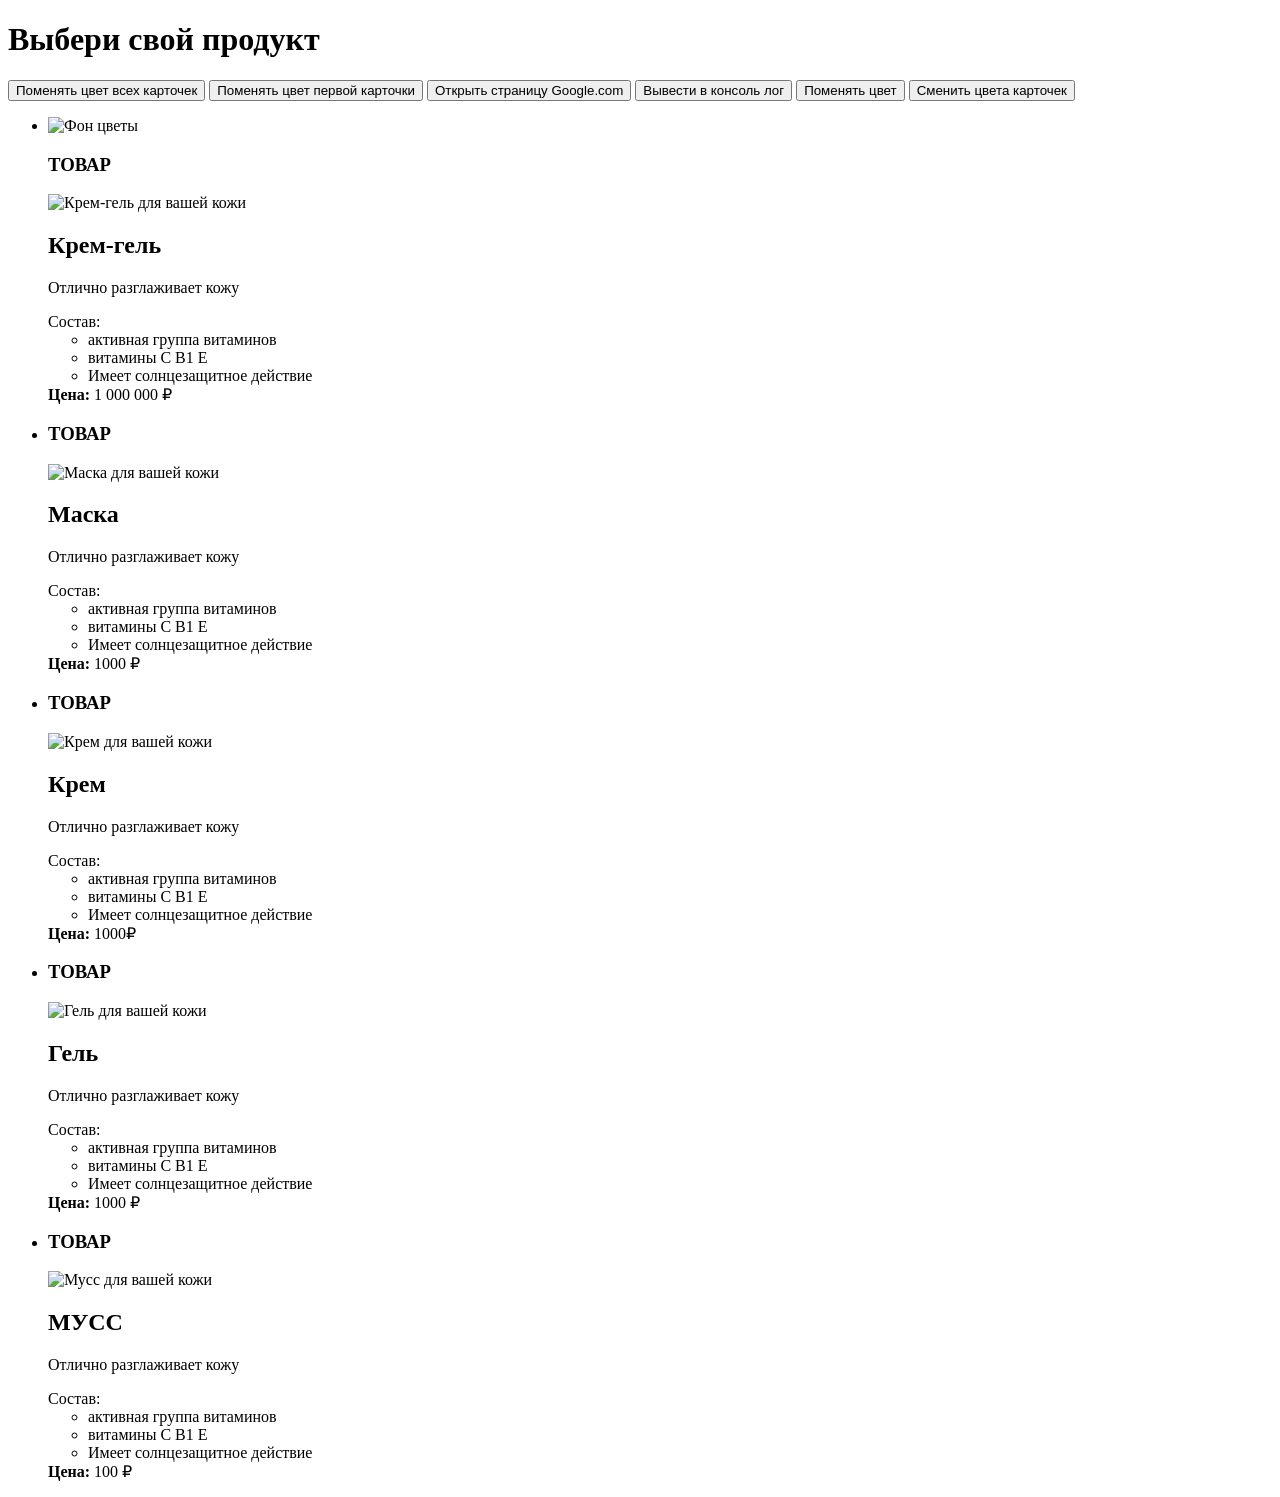
==== index.html @ 7be0f1a0 "created a function" ====
<!doctype html>
<html lang="ru">
  <head>
    <meta charset="UTF-8" />
    <meta name="viewport" content="width=device-width, initial-scale=1.0" />
    <title>Card Maket</title>
    <link rel="stylesheet" href="style.css" />
    <link rel="preconnect" href="https://fonts.googleapis.com" />
    <link rel="preconnect" href="https://fonts.gstatic.com" crossorigin />
    <link
      href="https://fonts.googleapis.com/css2?family=Montserrat:ital,wght@0,100..900;1,100..900&display=swap"
      rel="stylesheet"
    />
  </head>
  <body>
    <div class="card-background"></div>

    <h1 class="product-title">Выбери свой продукт</h1>

    <div class="controls">
      <button id="change-all-card-color-button">
        Поменять цвет всех карточек
      </button>
      <button id="change-color-first-card-btn">
        Поменять цвет первой карточки
      </button>
      <button id="open-google-btn">Открыть страницу Google.com</button>
      <button id="output-log-btn">Вывести в консоль лог</button>
      <button id="change-color-red-btn" class="change-color-red">
        Поменять цвет
      </button>
      <button id="change-color-card-button">Сменить цвета карточек</button>
    </div>

    <div class="container">
      <ul class="card-list">
        <li class="card-container">
          <article>
            <div class="bg-flowers">
              <img src="maket1-mys/bg 1.png" alt="Фон цветы" />
            </div>
            <h3>ТОВАР</h3>

            <img src="img-cards/card-1.png" alt="Крем-гель" />
            <span>для вашей кожи</span>
            <h2>Крем-гель</h2>
            <p>Отлично разглаживает кожу</p>
            <span>Состав:</span>
            <ul class="composition-list">
              <li class="product-compount1">активная группа витаминов</li>
              <li class="product-compount2">витамины С В1 Е</li>
              <li class="product-compount3">Имеет солнцезащитное действие</li>
            </ul>
            <div class="price-block">
              <b>Цена:</b>
              <span>1 000 000 <span>&#8381;</span></span>
            </div>
          </article>
        </li>

        <li class="card-container">
          <article>
            <h3>ТОВАР</h3>
            <img src="img-cards/card-2.png" alt="Маска" />
            <span>для вашей кожи</span>
            <h2>Маска</h2>
            <p>Отлично разглаживает кожу</p>
            <span>Состав:</span>
            <ul>
              <li class="product-compount1">активная группа витаминов</li>
              <li class="product-compount2">витамины С В1 Е</li>
              <li class="product-compount3">Имеет солнцезащитное действие</li>
            </ul>
            <div class="price-block">
              <b>Цена:</b>
              <span>1000 <span>&#8381;</span></span>
            </div>
          </article>
        </li>

        <li class="card-container">
          <article>
            <h3>ТОВАР</h3>
            <img src="img-cards/card-3.png" alt="Крем" />
            <span>для вашей кожи</span>
            <h2>Крем</h2>
            <p>Отлично разглаживает кожу</p>
            <span>Состав:</span>
            <ul>
              <li class="product-compount1">активная группа витаминов</li>
              <li class="product-compount2">витамины С В1 Е</li>
              <li class="product-compount3">Имеет солнцезащитное действие</li>
            </ul>
            <div class="price-block">
              <b>Цена:</b>
              <span>1000<span>&#8381;</span></span>
            </div>
          </article>
        </li>

        <li class="card-container">
          <article>
            <h3>ТОВАР</h3>
            <img src="img-cards/card-4.png" alt="Гель" />
            <span>для вашей кожи</span>
            <h2>Гель</h2>
            <p>Отлично разглаживает кожу</p>
            <span>Состав:</span>
            <ul>
              <li class="product-compount1">активная группа витаминов</li>
              <li class="product-compount2">витамины С В1 Е</li>
              <li class="product-compount3">Имеет солнцезащитное действие</li>
            </ul>
            <div class="price-block">
              <b>Цена:</b>
              <span>1000 <span>&#8381;</span></span>
            </div>
          </article>
        </li>

        <li class="card-container">
          <article>
            <h3>ТОВАР</h3>
            <img src="img-cards/card-5.png" alt="Мусс" />
            <span>для вашей кожи</span>
            <h2>МУСС</h2>
            <p>Отлично разглаживает кожу</p>
            <span>Состав:</span>
            <ul>
              <li class="product-compount1">активная группа витаминов</li>
              <li class="product-compount2">витамины С В1 Е</li>
              <li class="product-compount3">Имеет солнцезащитное действие</li>
            </ul>
            <div class="price-block">
              <b>Цена:</b>
              <span>100 <span>&#8381;</span></span>
            </div>
          </article>
        </li>
      </ul>
    </div>
    <script src="script.js"></script>
  </body>
</html>
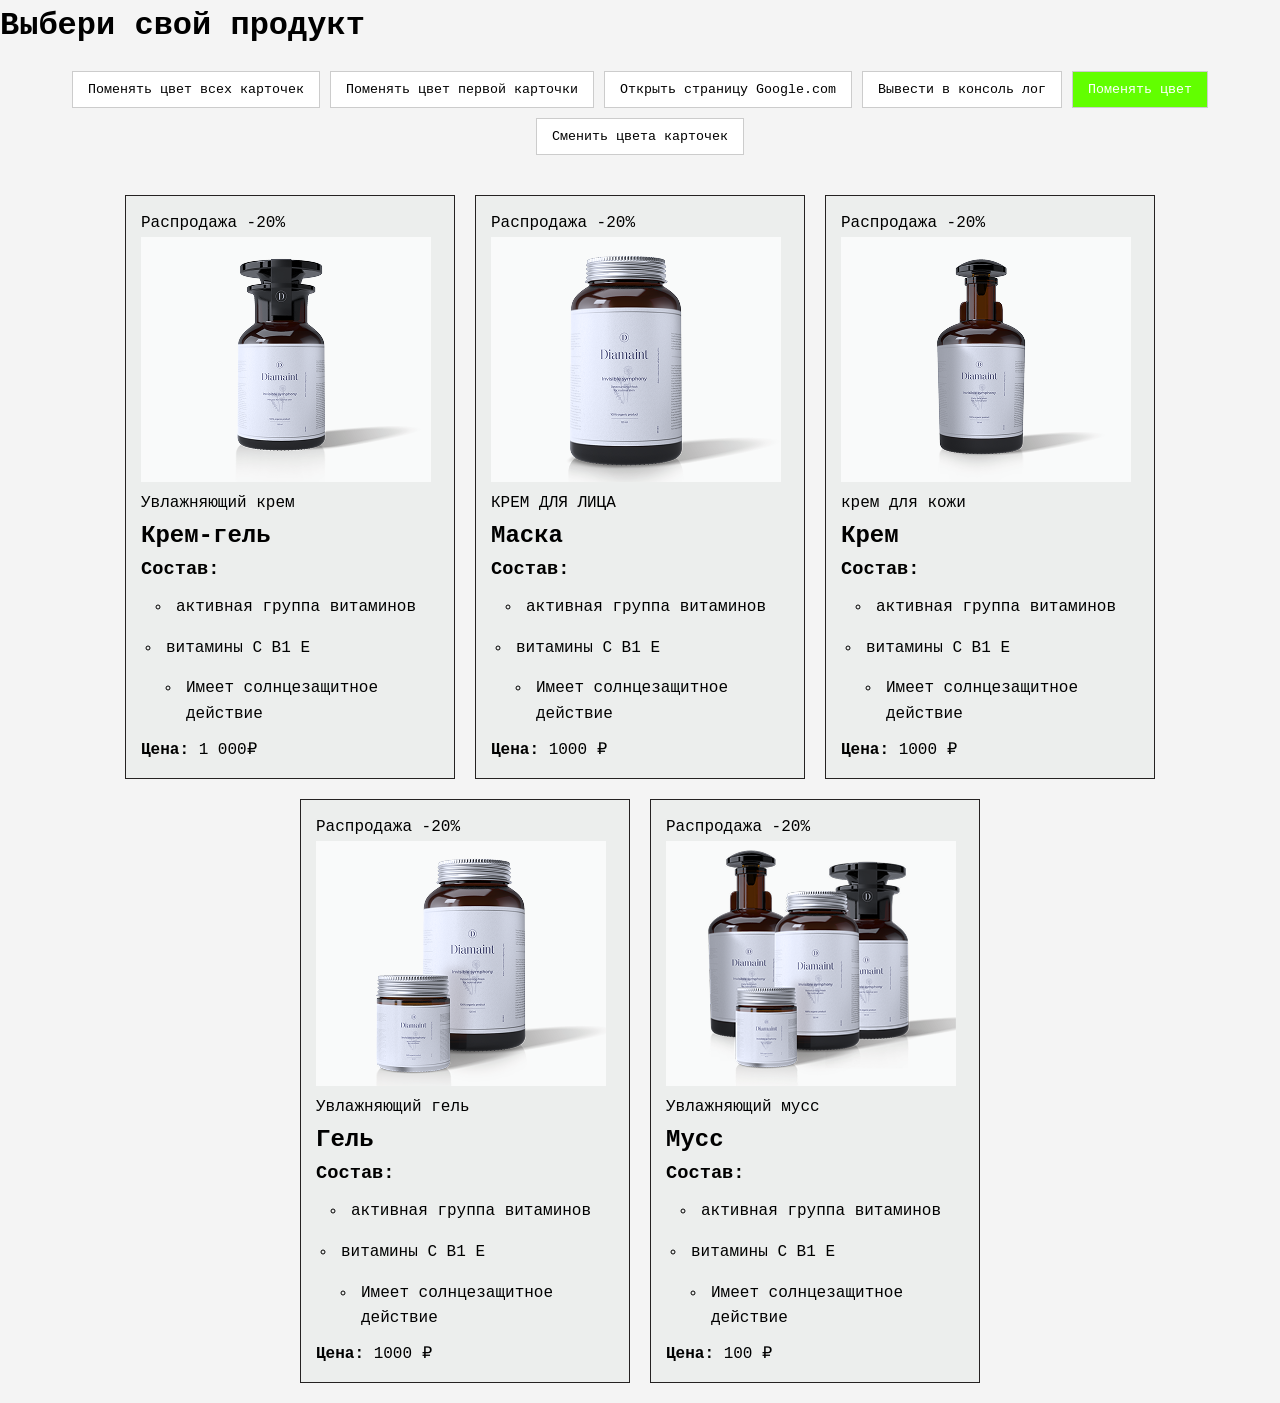
==== commit 39c16d9c: "created a function" ====
--- a/index.html
+++ b/index.html
@@ -1,6 +1,4 @@
-
-
-<!doctype html>
+<!DOCTYPE html>
 <html lang="ru">
   <head>
     <meta charset="UTF-8" />
@@ -20,20 +18,14 @@
     <h1 class="product-title">Выбери свой продукт</h1>
 
     <div class="controls">
-      <button id="change-all-card-color-button">
-        Поменять цвет всех карточек
-      </button>
-      <button id="change-color-first-card-btn">
-        Поменять цвет первой карточки
-      </button>
+      <button id="change-all-card-color-button">Поменять цвет всех карточек</button>
+      <button id="change-color-first-card-btn">Поменять цвет первой карточки</button>
       <button id="open-google-btn">Открыть страницу Google.com</button>
       <button id="output-log-btn">Вывести в консоль лог</button>
-      <button id="change-color-red-btn" class="change-color-red">
-        Поменять цвет
-      </button>
+      <button id="change-color-red-btn" class="change-color-red">Поменять цвет</button>
       <button id="change-color-card-button">Сменить цвета карточек</button>
     </div>
-
+  
     <div class="container">
       <ul class="card-list">
         <li class="card-container">
@@ -41,13 +33,13 @@
             <div class="bg-flowers">
               <img src="maket1-mys/bg 1.png" alt="Фон цветы" />
             </div>
-            <h3>ТОВАР</h3>
+            <p class="category-label">Распродажа -20%</p>
 
-            <img src="img-cards/card-1.png" alt="Крем-гель" />
-            <span>для вашей кожи</span>
+            <img src="img-cards/card-1.png" alt="Крем-гель" loading="lazy" />
+            <span class="product-subtitle">Увлажняющий крем</span>
             <h2>Крем-гель</h2>
-            <p>Отлично разглаживает кожу</p>
-            <span>Состав:</span>
+            
+            <h3 class="composition-title">Состав:</h3>
             <ul class="composition-list">
               <li class="product-compount1">активная группа витаминов</li>
               <li class="product-compount2">витамины С В1 Е</li>
@@ -55,19 +47,18 @@
             </ul>
             <div class="price-block">
               <b>Цена:</b>
-              <span>1 000 000 <span>&#8381;</span></span>
+              <span>1 000<span>&#8381;</span></span>
             </div>
           </article>
         </li>
-
+        
         <li class="card-container">
           <article>
-            <h3>ТОВАР</h3>
-            <img src="img-cards/card-2.png" alt="Маска" />
-            <span>для вашей кожи</span>
+            <p class="category-label">Распродажа -20%</p>
+            <img src="img-cards/card-2.png" alt="Маска" loading="lazy" />
+            <span class="product-subtitle">КРЕМ ДЛЯ ЛИЦА</span>
             <h2>Маска</h2>
-            <p>Отлично разглаживает кожу</p>
-            <span>Состав:</span>
+            <h3 class="composition-title">Состав:</h3>
             <ul>
               <li class="product-compount1">активная группа витаминов</li>
               <li class="product-compount2">витамины С В1 Е</li>
@@ -82,32 +73,11 @@
 
         <li class="card-container">
           <article>
-            <h3>ТОВАР</h3>
-            <img src="img-cards/card-3.png" alt="Крем" />
-            <span>для вашей кожи</span>
+            <p class="category-label">Распродажа -20%</p>
+            <img src="img-cards/card-3.png" alt="Крем" loading="lazy" />
+            <span class="product-subtitle">крем для кожи</span>
             <h2>Крем</h2>
-            <p>Отлично разглаживает кожу</p>
-            <span>Состав:</span>
-            <ul>
-              <li class="product-compount1">активная группа витаминов</li>
-              <li class="product-compount2">витамины С В1 Е</li>
-              <li class="product-compount3">Имеет солнцезащитное действие</li>
-            </ul>
-            <div class="price-block">
-              <b>Цена:</b>
-              <span>1000<span>&#8381;</span></span>
-            </div>
-          </article>
-        </li>
-
-        <li class="card-container">
-          <article>
-            <h3>ТОВАР</h3>
-            <img src="img-cards/card-4.png" alt="Гель" />
-            <span>для вашей кожи</span>
-            <h2>Гель</h2>
-            <p>Отлично разглаживает кожу</p>
-            <span>Состав:</span>
+            <h3 class="composition-title">Состав:</h3>
             <ul>
               <li class="product-compount1">активная группа витаминов</li>
               <li class="product-compount2">витамины С В1 Е</li>
@@ -122,12 +92,30 @@
 
         <li class="card-container">
           <article>
-            <h3>ТОВАР</h3>
-            <img src="img-cards/card-5.png" alt="Мусс" />
-            <span>для вашей кожи</span>
-            <h2>МУСС</h2>
-            <p>Отлично разглаживает кожу</p>
-            <span>Состав:</span>
+            <p class="category-label">Распродажа -20%</p>
+            <img src="img-cards/card-4.png" alt="Гель" loading="lazy" />
+            <span class="product-subtitle">Увлажняющий гель</span>
+            <h2>Гель</h2>
+            <h3 class="composition-title">Состав:</h3>
+            <ul>
+              <li class="product-compount1">активная группа витаминов</li>
+              <li class="product-compount2">витамины С В1 Е</li>
+              <li class="product-compount3">Имеет солнцезащитное действие</li>
+            </ul>
+            <div class="price-block">
+              <b>Цена:</b>
+              <span>1000 <span>&#8381;</span></span>
+            </div>
+          </article>
+        </li>
+
+        <li class="card-container">
+          <article>
+            <p class="category-label">Распродажа -20%</p>
+            <img src="img-cards/card-5.png" alt="Мусс" loading="lazy" />
+            <span class="product-subtitle">Увлажняющий мусс</span>
+            <h2>Мусс</h2>
+            <h3 class="composition-title">Состав:</h3>
             <ul>
               <li class="product-compount1">активная группа витаминов</li>
               <li class="product-compount2">витамины С В1 Е</li>
@@ -141,6 +129,6 @@
         </li>
       </ul>
     </div>
-    <script src="script.js"></script>
+    <script type="module" src="homework-8.js"></script>
   </body>
-</html>
+</html>
--- a/style.css
+++ b/style.css
@@ -0,0 +1,285 @@
+.card-list {
+    display: flex;
+    flex-wrap: wrap;
+    list-style: none; 
+    justify-content: center;
+    gap: 20px;
+}
+
+.card-container2 { 
+    background-size:10px;
+.card-container {
+    width: 330px;
+    margin: 20px;
+    background-color: rgb(238, 236, 236);
+    border: 1px solid #252222; 
+  }
+  
+  .product-compount1{
+    margin: 5px;
+    padding: 5px;
+    margin-left: 30px;
+  }
+    background-color: rgb(236, 238, 237);
+    border: 1px solid #252222;
+    padding: 15px;
+    padding-left:15px; 
+    position: relative; 
+}
+
+  .product-compount2{
+    margin: 5px;
+    padding: 5px;
+    margin-left: 20px;
+  }
+.product-compount1 { margin: 2px 2px 2px 10px; }
+.product-compount2 { margin: 2px 2px 2px 10px; }
+.product-compount3 { margin: 2px 2px 2px 20px; }
+
+.bg-flowers {
+    position: absolute;
+    width: 100px;
+    height: 100px;
+    z-index: -1; 
+    background-image: url('maket1-mys/bg 1.png');
+    background-size: cover;
+    background-repeat: no-repeat;
+    opacity: 0.5; 
+}
+
+  .product-compount3{
+    margin: 5px;
+    padding: 5px;
+    margin-left: 40px;
+  }
+
+.card-background {
+    background-image: url("images/background_dandelion.png");
+    width: 100%;
+    height: 100%;
+    background-repeat: no-repeat;
+    position: fixed; 
+    top: 0;
+    left: 0;
+    z-index: -2;
+    background-size: cover;
+}
+
+ .montserrat-uniquifier {
+  font-family: "Montserrat", sans-serif;
+  font-optical-sizing: auto;
+} 
+
+.controls {
+    display: flex;
+    flex-wrap: wrap;
+    justify-content: center;
+    gap: 5px;
+    margin: 5px 0;
+}
+
+button {
+    padding: 5px 5px;
+    cursor: pointer;
+    border: 1px solid #ccc;
+    background: white;
+}
+
+.card-container3 { 
+    background-size:10px;
+    width: 330px;
+    margin: 20px;
+    background-color: rgb(238, 236, 236);
+    border: 1px solid #252222; 
+  }
+  
+  .product-compount1{
+    margin: 5px;
+    padding: 5px;
+    margin-left: 30px;
+ }
+.change-color-red {
+    background-color: rgb(98, 255, 0); 
+    color: #ffffff;
+}
+
+  .product-compount2{
+    margin: 5px;
+    padding: 5px;
+    margin-left: 20px;
+ }
+.change-color-green {
+    background-color: green;
+    color: white;
+}
+
+  .product-compount3{
+    margin: 5px;
+    padding: 5px;
+    margin-left: 40px;
+ }
+
+ .montserrat-uniquifier {
+  font-family: "Montserrat", sans-serif;
+  font-optical-sizing: auto;
+
+} 
+
+.card-container4 { 
+    background-size:10px;
+    width: 330px;
+    margin: 20px;
+    background-color: rgb(238, 236, 236);
+    border: 1px solid #252222; 
+  }
+  .product-compount1{
+    margin: 5px;
+    padding: 5px;
+    margin-left: 30px;
+  }
+
+  .product-compount2{
+    margin: 5px;
+    padding: 5px;
+    margin-left: 20px;
+  }
+*{
+  box-sizing:border-box;
+  margin-left:50px; 
+  margin:2px;       
+  padding:2px;
+  font-family: 'montserrat', Courier, monospace;
+}
+
+  .product-compount3{
+    margin: 5px;
+    padding: 5px;
+    margin-left: 40px;
+    
+  }
+
+ .montserrat-uniquifier {
+  font-family: "Montserrat", sans-serif;
+  font-optical-sizing: auto;
+
+} 
+
+.card-container5 { 
+    background-size:10px;
+    width: 330px;
+    margin: 20px;
+    background-color: rgb(238, 236, 236);
+    border: 1px solid #252222; 
+  }
+  
+  .product-compount1{
+    margin: 5px;
+    padding: 5px;
+    margin-left: 30px;
+  }
+.bg-flowers {
+  background-image: url('maket1-mys/bg 1.png'); 
+}
+
+  .product-compount2{
+    margin: 5px;
+    padding: 5px;
+    margin-left: 20px;
+  }
+* {
+    box-sizing: border-box;
+    margin: 0;
+    padding: 0;
+}
+
+  .product-compount3{
+    margin: 5px;
+    padding: 5px;
+    margin-left: 40px;
+  }
+
+body {
+    font-family: 'Montserrat', sans-serif;
+    line-height: 1.6;
+    background-color: #f4f4f4;
+}
+
+ .montserrat-uniquifier {
+  font-family: "Montserrat", sans-serif;
+  font-optical-sizing: auto;
+ } 
+
+.container {
+    display: flex;
+    flex-wrap: wrap;
+    justify-content: center;
+    padding: 20px;
+}
+
+.card-list {
+    display: flex;
+    flex-wrap: wrap;
+    list-style: none; 
+    justify-content: center;
+    gap: 20px;
+}
+
+.card-container {
+    width: 330px;
+    background-color: rgb(236, 238, 237);
+    border: 1px solid #252222;
+    padding: 15px; 
+    position: relative; 
+}
+
+.product-compount1 { margin: 5px 5px 5px 30px; }
+.product-compount2 { margin: 5px 5px 5px 20px; }
+.product-compount3 { margin: 5px 5px 5px 40px; }
+
+.bg-flowers {
+    position: absolute;
+    width: 100px;
+    height: 100px;
+    z-index: -1; 
+    background-image: url('maket1-mys/bg 1.png');
+    background-size: cover;
+    background-repeat: no-repeat;
+    opacity: 0.5; 
+}
+
+.card-background {
+    background-image: url("images/background_dandelion.png");
+    width: 100%;
+    height: 100%;
+    background-repeat: no-repeat;
+    position: fixed; 
+    top: 0;
+    left: 0;
+    z-index: -2;
+    background-size: cover;
+}
+
+.controls {
+    display: flex;
+    flex-wrap: wrap;
+    justify-content: center;
+    gap: 10px;
+    margin: 20px 0;
+}
+
+button {
+    padding: 10px 15px;
+    cursor: pointer;
+    border: 1px solid #ccc;
+    background: white;
+}
+
+.change-color-red {
+    background-color: rgb(98, 255, 0); 
+    color: #ffffff;
+}
+
+.change-color-green {
+    background-color: green;
+    color: white;
+}
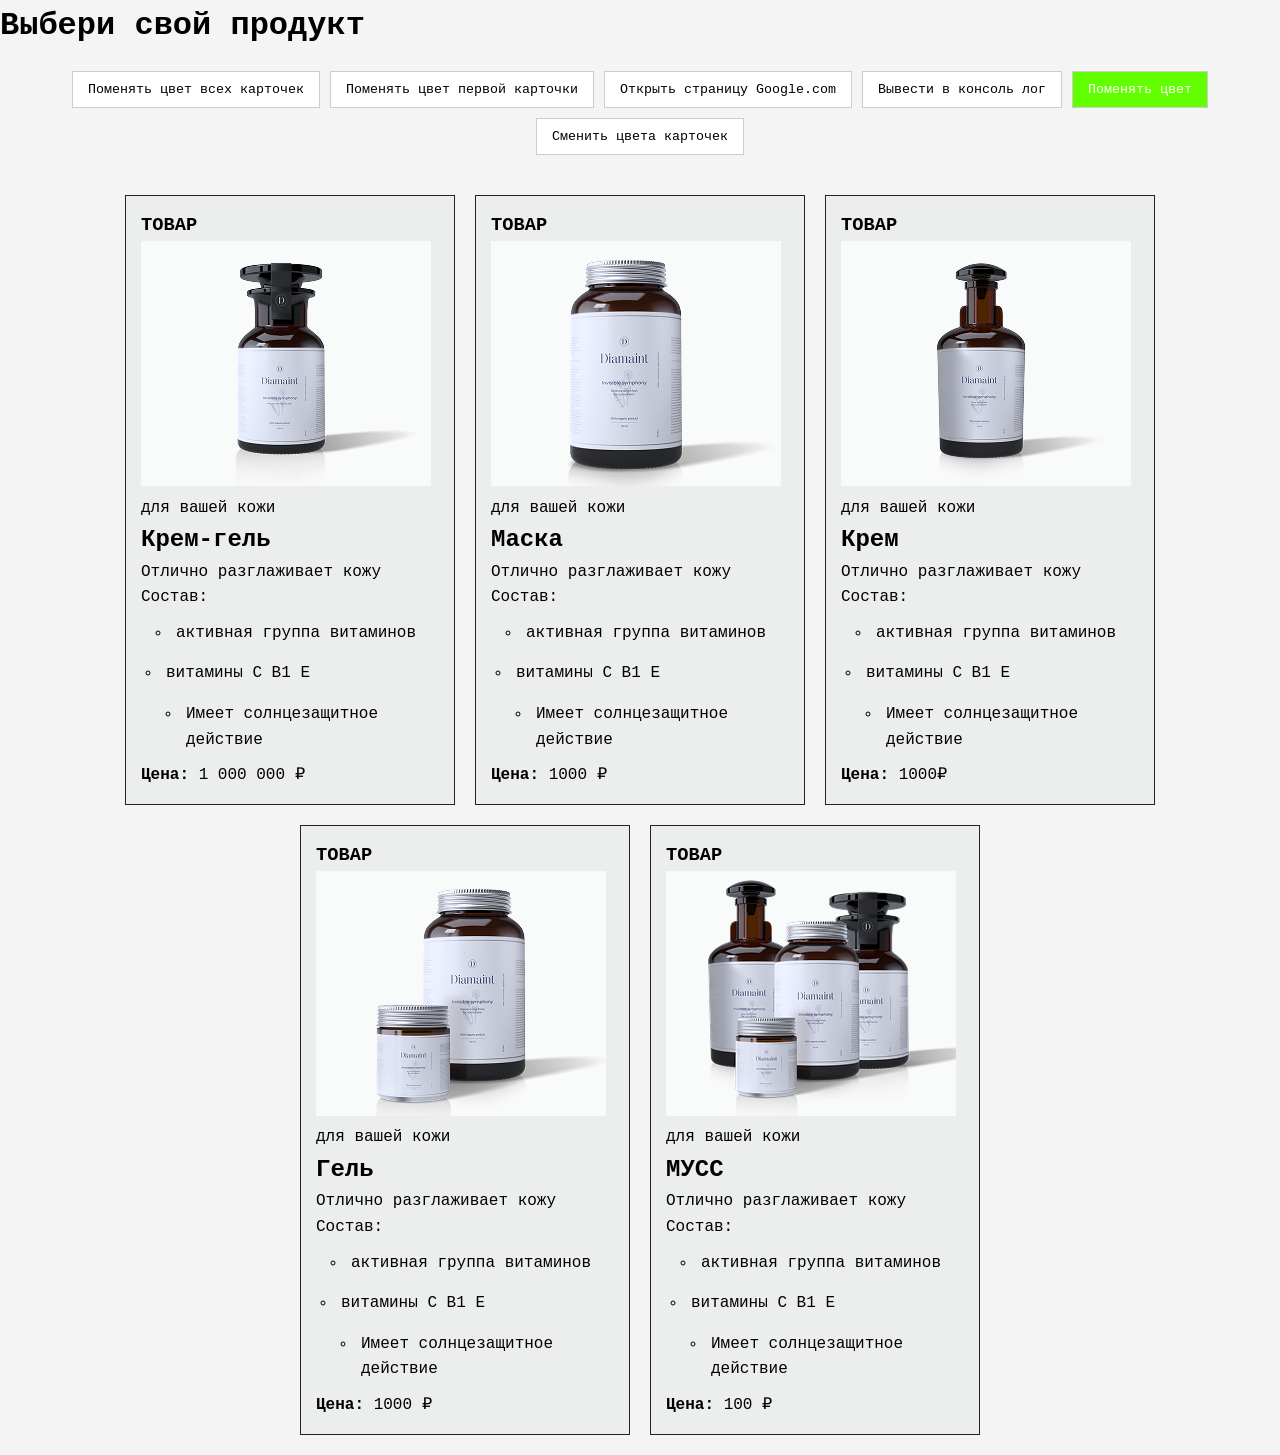
==== commit 476285b2: "Merge pull request #3 from devgai34-gif/feature/07-homework [Homework №07]: created a function" ====
--- a/index.html
+++ b/index.html
@@ -18,14 +18,20 @@
     <h1 class="product-title">Выбери свой продукт</h1>
 
     <div class="controls">
-      <button id="change-all-card-color-button">Поменять цвет всех карточек</button>
-      <button id="change-color-first-card-btn">Поменять цвет первой карточки</button>
+      <button id="change-all-card-color-button">
+        Поменять цвет всех карточек
+      </button>
+      <button id="change-color-first-card-btn">
+        Поменять цвет первой карточки
+      </button>
       <button id="open-google-btn">Открыть страницу Google.com</button>
       <button id="output-log-btn">Вывести в консоль лог</button>
-      <button id="change-color-red-btn" class="change-color-red">Поменять цвет</button>
+      <button id="change-color-red-btn" class="change-color-red">
+        Поменять цвет
+      </button>
       <button id="change-color-card-button">Сменить цвета карточек</button>
     </div>
-  
+
     <div class="container">
       <ul class="card-list">
         <li class="card-container">
@@ -33,13 +39,13 @@
             <div class="bg-flowers">
               <img src="maket1-mys/bg 1.png" alt="Фон цветы" />
             </div>
-            <p class="category-label">Распродажа -20%</p>
+            <h3>ТОВАР</h3>
 
-            <img src="img-cards/card-1.png" alt="Крем-гель" loading="lazy" />
-            <span class="product-subtitle">Увлажняющий крем</span>
+            <img src="img-cards/card-1.png" alt="Крем-гель" />
+            <span>для вашей кожи</span>
             <h2>Крем-гель</h2>
-            
-            <h3 class="composition-title">Состав:</h3>
+            <p>Отлично разглаживает кожу</p>
+            <span>Состав:</span>
             <ul class="composition-list">
               <li class="product-compount1">активная группа витаминов</li>
               <li class="product-compount2">витамины С В1 Е</li>
@@ -47,18 +53,19 @@
             </ul>
             <div class="price-block">
               <b>Цена:</b>
-              <span>1 000<span>&#8381;</span></span>
+              <span>1 000 000 <span>&#8381;</span></span>
             </div>
           </article>
         </li>
-        
+
         <li class="card-container">
           <article>
-            <p class="category-label">Распродажа -20%</p>
-            <img src="img-cards/card-2.png" alt="Маска" loading="lazy" />
-            <span class="product-subtitle">КРЕМ ДЛЯ ЛИЦА</span>
+            <h3>ТОВАР</h3>
+            <img src="img-cards/card-2.png" alt="Маска" />
+            <span>для вашей кожи</span>
             <h2>Маска</h2>
-            <h3 class="composition-title">Состав:</h3>
+            <p>Отлично разглаживает кожу</p>
+            <span>Состав:</span>
             <ul>
               <li class="product-compount1">активная группа витаминов</li>
               <li class="product-compount2">витамины С В1 Е</li>
@@ -73,11 +80,32 @@
 
         <li class="card-container">
           <article>
-            <p class="category-label">Распродажа -20%</p>
-            <img src="img-cards/card-3.png" alt="Крем" loading="lazy" />
-            <span class="product-subtitle">крем для кожи</span>
+            <h3>ТОВАР</h3>
+            <img src="img-cards/card-3.png" alt="Крем" />
+            <span>для вашей кожи</span>
             <h2>Крем</h2>
-            <h3 class="composition-title">Состав:</h3>
+            <p>Отлично разглаживает кожу</p>
+            <span>Состав:</span>
+            <ul>
+              <li class="product-compount1">активная группа витаминов</li>
+              <li class="product-compount2">витамины С В1 Е</li>
+              <li class="product-compount3">Имеет солнцезащитное действие</li>
+            </ul>
+            <div class="price-block">
+              <b>Цена:</b>
+              <span>1000<span>&#8381;</span></span>
+            </div>
+          </article>
+        </li>
+
+        <li class="card-container">
+          <article>
+            <h3>ТОВАР</h3>
+            <img src="img-cards/card-4.png" alt="Гель" />
+            <span>для вашей кожи</span>
+            <h2>Гель</h2>
+            <p>Отлично разглаживает кожу</p>
+            <span>Состав:</span>
             <ul>
               <li class="product-compount1">активная группа витаминов</li>
               <li class="product-compount2">витамины С В1 Е</li>
@@ -92,30 +120,12 @@
 
         <li class="card-container">
           <article>
-            <p class="category-label">Распродажа -20%</p>
-            <img src="img-cards/card-4.png" alt="Гель" loading="lazy" />
-            <span class="product-subtitle">Увлажняющий гель</span>
-            <h2>Гель</h2>
-            <h3 class="composition-title">Состав:</h3>
-            <ul>
-              <li class="product-compount1">активная группа витаминов</li>
-              <li class="product-compount2">витамины С В1 Е</li>
-              <li class="product-compount3">Имеет солнцезащитное действие</li>
-            </ul>
-            <div class="price-block">
-              <b>Цена:</b>
-              <span>1000 <span>&#8381;</span></span>
-            </div>
-          </article>
-        </li>
-
-        <li class="card-container">
-          <article>
-            <p class="category-label">Распродажа -20%</p>
-            <img src="img-cards/card-5.png" alt="Мусс" loading="lazy" />
-            <span class="product-subtitle">Увлажняющий мусс</span>
-            <h2>Мусс</h2>
-            <h3 class="composition-title">Состав:</h3>
+            <h3>ТОВАР</h3>
+            <img src="img-cards/card-5.png" alt="Мусс" />
+            <span>для вашей кожи</span>
+            <h2>МУСС</h2>
+            <p>Отлично разглаживает кожу</p>
+            <span>Состав:</span>
             <ul>
               <li class="product-compount1">активная группа витаминов</li>
               <li class="product-compount2">витамины С В1 Е</li>
@@ -129,6 +139,6 @@
         </li>
       </ul>
     </div>
-    <script type="module" src="homework-8.js"></script>
+    <script src="script.js"></script>
   </body>
-</html>+</html>
